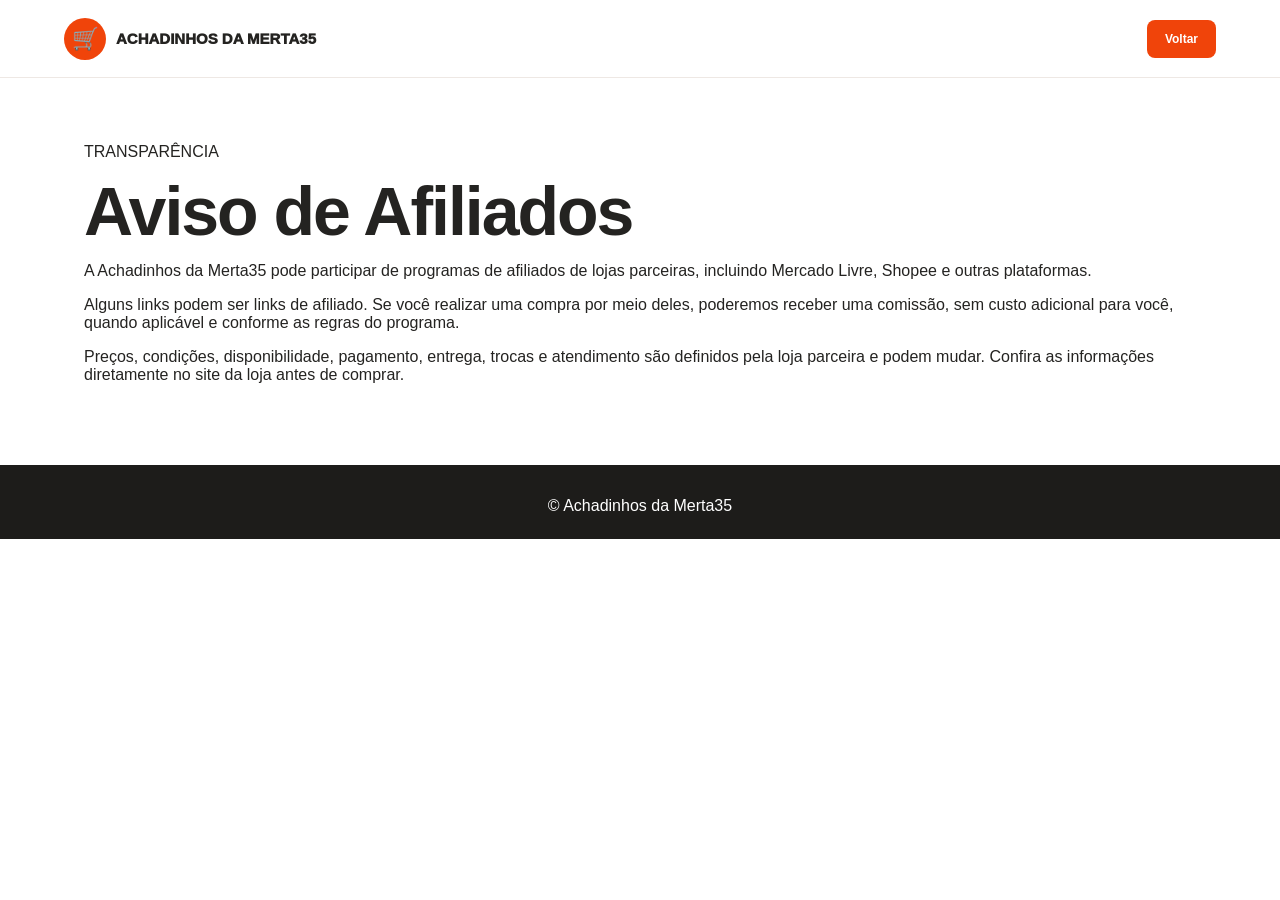
==== aviso-de-afiliados.html @ c8c14bcd "Add files via upload" ====
<!doctype html><html lang="pt-BR"><meta charset="utf-8"><meta name="viewport" content="width=device-width,initial-scale=1"><title>Aviso de Afiliados</title><link rel="stylesheet" href="style.css"><header><a class="brand" href="index.html"><span class="cart">🛒</span><b>ACHADINHOS DA MERTA35</b></a><a class="headbtn" href="index.html">Voltar</a></header><main class="catalog"><label>TRANSPARÊNCIA</label><h1>Aviso de Afiliados</h1><p>A Achadinhos da Merta35 pode participar de programas de afiliados de lojas parceiras, incluindo Mercado Livre, Shopee e outras plataformas.</p><p>Alguns links podem ser links de afiliado. Se você realizar uma compra por meio deles, poderemos receber uma comissão, sem custo adicional para você, quando aplicável e conforme as regras do programa.</p><p>Preços, condições, disponibilidade, pagamento, entrega, trocas e atendimento são definidos pela loja parceira e podem mudar. Confira as informações diretamente no site da loja antes de comprar.</p></main><footer>© Achadinhos da Merta35</footer></html>
---- style.css ----
:root{--o:#f0440a;--od:#d93405;--soft:#fff0e9;--ink:#242321;--muted:#77736f;--line:#eee8e4;--cream:#fffaf7;--yellow:#ffd54a}*{box-sizing:border-box}html{scroll-behavior:smooth}body{margin:0;font-family:"Nunito Sans",Arial,sans-serif;color:var(--ink)}a{text-decoration:none;color:inherit}.topline{background:#252321;color:white;text-align:center;padding:9px;font-size:12px;font-weight:900}header{height:78px;padding:0 5vw;display:flex;align-items:center;justify-content:space-between;border-bottom:1px solid var(--line);position:sticky;top:0;background:white;z-index:5}.brand{display:flex;align-items:center;gap:10px}.cart{background:var(--o);color:white;border-radius:50%;width:42px;height:42px;display:grid;place-items:center;font-size:22px}.brand b{font-size:15px;font-weight:1000}.brand i{font-style:normal;color:var(--o)}.brand small{display:block;color:var(--muted);font-size:10px;font-weight:700}nav{display:flex;gap:28px;font-size:13px;font-weight:800}nav a:hover{color:var(--o)}.headbtn,.btn{background:var(--o);color:white;padding:12px 18px;border-radius:8px;font-weight:900;font-size:12px}.hero{max-width:1160px;margin:auto;padding:62px 24px;display:grid;grid-template-columns:1fr 1fr;align-items:center;gap:40px}.hero label,.heading label,.about label{font-size:10px;letter-spacing:1.5px;font-weight:1000;color:var(--o)}h1{font-size:clamp(43px,5.5vw,68px);line-height:1.02;letter-spacing:-2px;margin:16px 0}h1 em{font-style:normal;color:var(--o)}.hero p{max-width:470px;color:var(--muted);font-size:14px;line-height:1.7;margin-bottom:25px}.checks{font-size:11px;font-weight:800;color:var(--muted);margin-top:20px}.heroart{height:280px;border-radius:22px;background:var(--o);background-image:radial-gradient(#ffffff30 1px,transparent 1px);background-size:18px 18px;display:grid;place-items:center;position:relative;overflow:hidden}.sun{position:absolute;width:250px;height:250px;border-radius:50%;background:#ff7a31}.bag{font-size:120px;z-index:1;filter:drop-shadow(0 12px 8px #8b260b40)}.mini{position:absolute;left:9%;top:16%;z-index:2;background:white;padding:12px 16px;border-radius:10px;display:flex;flex-direction:column;transform:rotate(-6deg);font-size:17px}.mini b{font-size:12px;color:var(--o)}.mini small{font-size:9px;color:var(--muted)}.sticker{position:absolute;right:9%;bottom:14%;width:78px;height:78px;border:3px solid white;border-radius:50%;background:var(--yellow);display:grid;place-content:center;text-align:center;font-size:12px;font-weight:1000;transform:rotate(9deg)}.spark{position:absolute;right:17%;top:12%;color:white;font-size:35px}.benefits{background:var(--cream);border-block:1px solid var(--line);display:flex;justify-content:center;gap:8vw;padding:20px}.benefits div{display:grid;grid-template-columns:28px auto;grid-template-rows:auto auto;align-items:center;font-size:20px}.benefits div:first-letter{grid-row:1/3}.benefits b{font-size:12px}.benefits small{font-size:10px;color:var(--muted)}.catalog{max-width:1160px;margin:auto;padding:65px 24px}.heading{display:flex;justify-content:space-between;align-items:end}.heading h2,.about h2{font-size:34px;letter-spacing:-1px;margin:7px 0}.heading p,.about p{font-size:13px;color:var(--muted);margin:0}.heading>span{font-size:11px;color:var(--muted)}.search{max-width:500px;margin-top:24px;border:1px solid var(--line);height:50px;border-radius:9px;display:flex;align-items:center;padding:0 14px;gap:10px}.search span{font-size:25px;color:var(--o)}.search input{border:0;outline:0;flex:1;font:inherit;font-size:13px}.filters{display:flex;flex-wrap:wrap;gap:8px;margin:20px 0 25px}.filters button{border:1px solid var(--line);border-radius:25px;background:white;padding:10px 15px;font:800 11px "Nunito Sans";cursor:pointer}.filters button.active,.filters button:hover{background:var(--o);border-color:var(--o);color:white}.grid{display:grid;grid-template-columns:repeat(4,1fr);gap:16px}.card{border:1px solid var(--line);border-radius:12px;overflow:hidden;transition:.2s}.card:hover{transform:translateY(-4px);box-shadow:0 12px 30px #00000010}.photo{height:195px;background:#f8f6f4;display:grid;place-items:center;position:relative}.photo img{width:100%;height:100%;object-fit:contain;padding:10px}.fallback{font-size:52px}.tag{position:absolute;top:10px;left:10px;background:white;color:var(--o);font-size:9px;font-weight:1000;padding:5px 7px;border-radius:5px}.info{padding:13px}.category{font-size:9px;color:var(--o);font-weight:1000;letter-spacing:1px;text-transform:uppercase}.info h3{font-size:13px;line-height:1.35;margin:6px 0;min-height:36px}.info p{font-size:10px;color:var(--muted);line-height:1.45;min-height:30px;margin:0 0 12px}.offer{display:block;text-align:center;background:var(--o);color:white;padding:10px;border-radius:7px;font-size:10px;font-weight:1000}.offer:hover{background:var(--od)}.empty{text-align:center;padding:45px;color:var(--muted)}.empty button{border:0;background:none;color:var(--o);font-weight:900}.about{max-width:1110px;margin:0 auto 60px;padding:32px 38px;background:var(--soft);border-radius:16px;display:flex;gap:22px;align-items:center}.abouticon{width:70px;height:70px;border-radius:16px;background:white;display:grid;place-items:center;font-size:35px;flex-shrink:0}.about h2{font-size:24px}.about p{line-height:1.7}.closing{background:#252321;color:white;padding:25px 6vw;display:flex;justify-content:space-between;align-items:center}.closing small{display:block;color:#c9c1bb;font-size:11px;margin-left:35px}.closing a{background:var(--yellow);color:#242321;padding:12px 16px;border-radius:8px;font-size:11px;font-weight:1000}footer{text-align:center;background:#1d1c1a;color:white;padding:32px 15px 24px}footer>b{font-size:14px}footer p{color:#c8c2bc;font-size:11px;line-height:1.7}footer div{display:flex;justify-content:center;gap:22px;flex-wrap:wrap;margin:18px}footer a{font-size:10px;color:#eee}footer small{font-size:9px;color:#999}
@media(max-width:850px){.grid{grid-template-columns:repeat(3,1fr)}nav{gap:14px}.hero{gap:20px}}@media(max-width:620px){.topline{font-size:9px}header{height:66px;padding:0 13px}.cart{width:36px;height:36px;font-size:19px}.brand b{font-size:12px}.brand small{font-size:8px}nav{display:none}.headbtn{font-size:10px;padding:10px}.hero{display:block;padding:40px 18px 28px}h1{font-size:46px}.hero p{font-size:12px}.heroart{height:195px;margin-top:28px}.bag{font-size:90px}.mini{padding:9px 12px}.sticker{width:65px;height:65px;font-size:10px}.benefits{gap:10px;padding:13px 7px;justify-content:space-around}.benefits div{grid-template-columns:22px auto;column-gap:4px}.benefits b{font-size:9px}.benefits small{font-size:8px}.benefits div{font-size:16px}.catalog{padding:45px 13px}.heading h2{font-size:25px}.heading p{font-size:10px;max-width:250px}.filters{gap:6px}.filters button{font-size:9px;padding:9px 11px}.grid{grid-template-columns:repeat(2,minmax(0,1fr));gap:9px}.photo{height:150px}.info{padding:9px}.info h3{font-size:11px;min-height:32px}.info p{font-size:9px;min-height:38px}.offer{font-size:9px;padding:9px 4px}.about{margin:0 13px 42px;padding:19px 15px;gap:12px;align-items:flex-start}.abouticon{width:46px;height:46px;font-size:24px}.about h2{font-size:18px}.about p{font-size:10px}.closing{padding:20px 14px;gap:10px}.closing b{font-size:12px}.closing small{font-size:9px;margin-left:27px;max-width:200px}.closing a{font-size:9px;padding:10px;white-space:nowrap}footer div{gap:12px}}
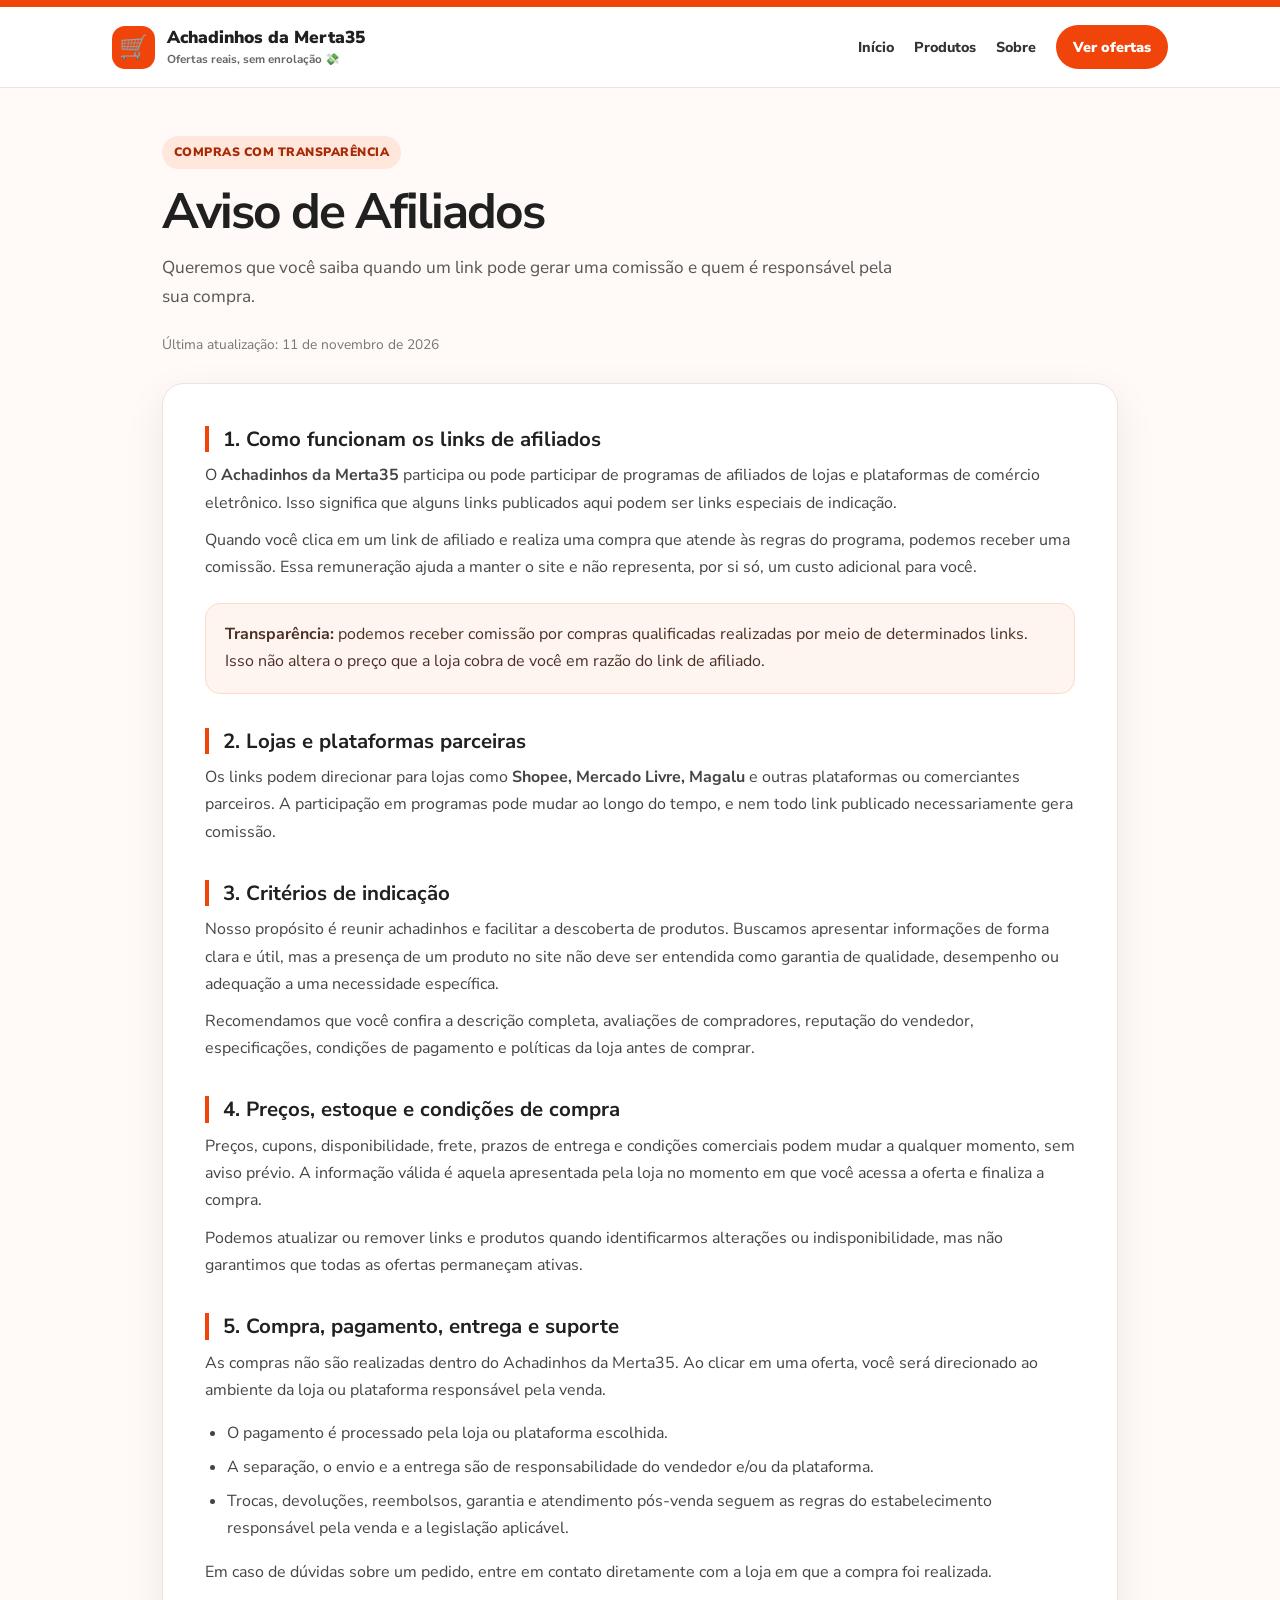
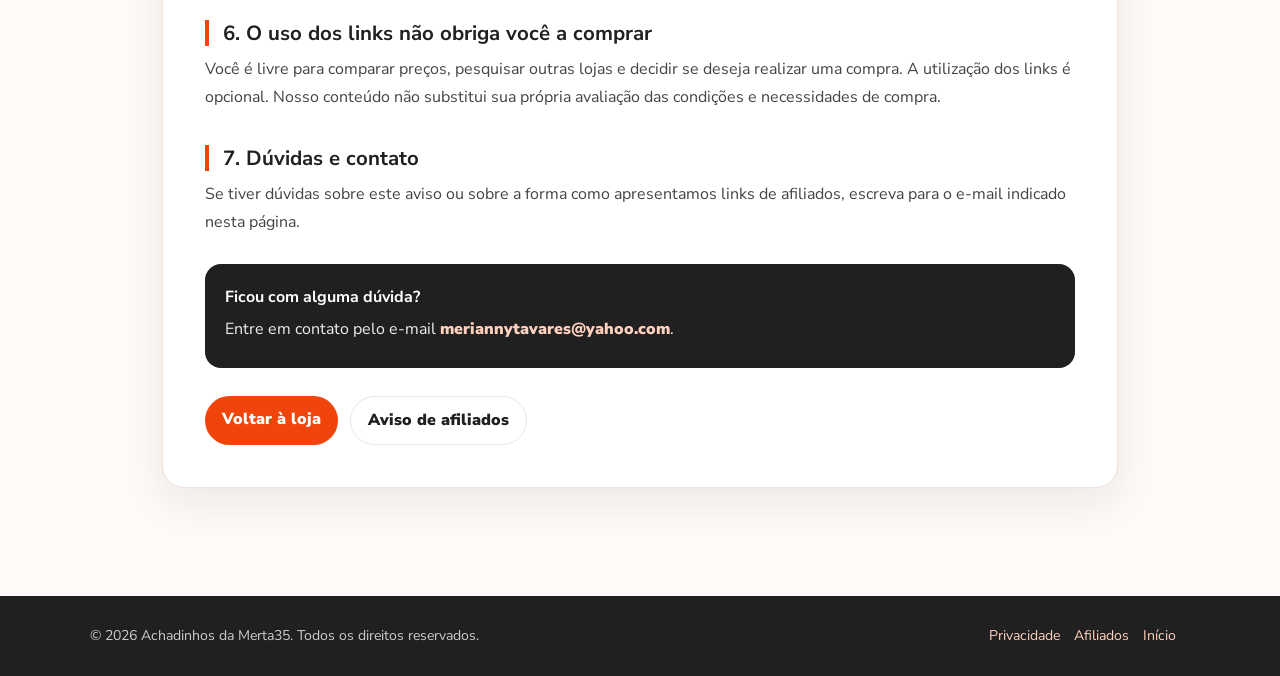
==== commit 7a4eeaa0: "Add files via upload" ====
--- a/aviso-de-afiliados.html
+++ b/aviso-de-afiliados.html
@@ -1 +1,126 @@
-<!doctype html><html lang="pt-BR"><meta charset="utf-8"><meta name="viewport" content="width=device-width,initial-scale=1"><title>Aviso de Afiliados</title><link rel="stylesheet" href="style.css"><header><a class="brand" href="index.html"><span class="cart">🛒</span><b>ACHADINHOS DA MERTA35</b></a><a class="headbtn" href="index.html">Voltar</a></header><main class="catalog"><label>TRANSPARÊNCIA</label><h1>Aviso de Afiliados</h1><p>A Achadinhos da Merta35 pode participar de programas de afiliados de lojas parceiras, incluindo Mercado Livre, Shopee e outras plataformas.</p><p>Alguns links podem ser links de afiliado. Se você realizar uma compra por meio deles, poderemos receber uma comissão, sem custo adicional para você, quando aplicável e conforme as regras do programa.</p><p>Preços, condições, disponibilidade, pagamento, entrega, trocas e atendimento são definidos pela loja parceira e podem mudar. Confira as informações diretamente no site da loja antes de comprar.</p></main><footer>© Achadinhos da Merta35</footer></html>
+<!doctype html>
+<html lang="pt-BR">
+<head>
+<meta charset="utf-8">
+<meta name="viewport" content="width=device-width, initial-scale=1">
+<meta name="description" content="Entenda como funcionam os links de afiliados e como o Achadinhos da Merta35 pode receber comissões.">
+<meta name="theme-color" content="#f0440a">
+<title>Aviso de Afiliados | Achadinhos da Merta35</title>
+<link rel="preconnect" href="https://fonts.googleapis.com">
+<link rel="preconnect" href="https://fonts.gstatic.com" crossorigin>
+<link href="https://fonts.googleapis.com/css2?family=Nunito+Sans:wght@400;600;700;800;900&display=swap" rel="stylesheet">
+<style>
+:root{--orange:#f0440a;--orange-dark:#cf3504;--ink:#202020;--muted:#666;--paper:#fff;--soft:#fff5f0;--line:#eee3dd;--shadow:0 14px 40px rgba(40,20,10,.08)}
+*{box-sizing:border-box}
+html{scroll-behavior:smooth}
+body{margin:0;background:#fffaf7;color:var(--ink);font-family:"Nunito Sans",Arial,sans-serif;line-height:1.7}
+a{color:var(--orange-dark);text-decoration:none}
+a:hover{text-decoration:underline}
+.topline{height:7px;background:var(--orange)}
+header{background:#fff;border-bottom:1px solid var(--line)}
+.header-inner{max-width:1100px;margin:auto;padding:18px 22px;display:flex;align-items:center;justify-content:space-between;gap:20px}
+.brand{display:flex;align-items:center;gap:12px;color:var(--ink);font-weight:900;font-size:1.08rem;line-height:1.2}
+.brand:hover{text-decoration:none}
+.brand-mark{width:43px;height:43px;border-radius:13px;background:var(--orange);color:white;display:grid;place-items:center;font-size:24px}
+.brand small{display:block;color:var(--muted);font-size:.72rem;font-weight:700;margin-top:4px}
+nav{display:flex;align-items:center;gap:20px;flex-wrap:wrap;font-size:.9rem;font-weight:800}
+nav a{color:#333}
+nav .cta,.button{display:inline-block;background:var(--orange);color:white;padding:10px 17px;border-radius:999px;font-weight:900}
+nav .cta:hover,.button:hover{background:var(--orange-dark);text-decoration:none}
+main{max-width:1000px;margin:48px auto;padding:0 22px 60px}
+.eyebrow{display:inline-block;background:#ffe7dc;color:#a92b06;border-radius:999px;padding:6px 12px;font-size:.76rem;font-weight:900;letter-spacing:.04em;text-transform:uppercase}
+h1{font-size:clamp(2rem,5vw,3.1rem);line-height:1.12;letter-spacing:-.04em;margin:16px 0 12px}
+.intro{font-size:1.08rem;color:#555;max-width:760px;margin:0 0 22px}
+.updated{font-size:.86rem;color:#777;margin-bottom:26px}
+.content-card{background:#fff;border:1px solid var(--line);border-radius:22px;padding:clamp(22px,4vw,42px);box-shadow:var(--shadow)}
+.content-card h2{font-size:1.28rem;line-height:1.3;margin:34px 0 10px;padding-left:14px;border-left:4px solid var(--orange)}
+.content-card h2:first-child{margin-top:0}
+.content-card p{margin:10px 0;color:#444}
+.content-card ul{padding-left:22px;color:#444}
+.content-card li{margin:7px 0}
+.highlight{background:var(--soft);border:1px solid #ffd8c8;border-radius:15px;padding:17px 19px;margin:22px 0;color:#4b3027}
+.contact{margin-top:28px;padding:20px;border-radius:16px;background:#202020;color:#fff}
+.contact p{color:#eee;margin:5px 0}
+.contact a{color:#ffd0bd;font-weight:900}
+.actions{display:flex;gap:12px;flex-wrap:wrap;margin-top:28px}
+.button.secondary{background:#fff;color:var(--ink);border:1px solid var(--line)}
+footer{background:#202020;color:#eee;padding:28px 22px}
+.footer-inner{max-width:1100px;margin:auto;display:flex;justify-content:space-between;gap:20px;flex-wrap:wrap;font-size:.88rem}
+footer a{color:#ffd0bd;margin-right:14px}
+footer p{margin:0;color:#ccc}
+@media(max-width:650px){.header-inner{align-items:flex-start;flex-direction:column}nav{gap:12px}.content-card{border-radius:16px}main{margin:30px auto;padding-left:15px;padding-right:15px}.intro{font-size:1rem}}
+</style>
+</head>
+<body>
+<div class="topline"></div>
+<header>
+  <div class="header-inner">
+    <a class="brand" href="index.html">
+      <span class="brand-mark" aria-hidden="true">🛒</span>
+      <span>Achadinhos da Merta35<small>Ofertas reais, sem enrolação 💸</small></span>
+    </a>
+    <nav aria-label="Navegação principal">
+      <a href="index.html#inicio">Início</a>
+      <a href="index.html#produtos">Produtos</a>
+      <a href="index.html#sobre">Sobre</a>
+      <a class="cta" href="index.html#produtos">Ver ofertas</a>
+    </nav>
+  </div>
+</header>
+<main>
+  <span class="eyebrow">Compras com transparência</span>
+  <h1>Aviso de Afiliados</h1>
+  <p class="intro">Queremos que você saiba quando um link pode gerar uma comissão e quem é responsável pela sua compra.</p>
+  <p class="updated">Última atualização: 11 de novembro de 2026</p>
+  <article class="content-card">
+  
+<h2>1. Como funcionam os links de afiliados</h2>
+<p>O <strong>Achadinhos da Merta35</strong> participa ou pode participar de programas de afiliados de lojas e plataformas de comércio eletrônico. Isso significa que alguns links publicados aqui podem ser links especiais de indicação.</p>
+<p>Quando você clica em um link de afiliado e realiza uma compra que atende às regras do programa, podemos receber uma comissão. Essa remuneração ajuda a manter o site e não representa, por si só, um custo adicional para você.</p>
+
+<div class="highlight"><strong>Transparência:</strong> podemos receber comissão por compras qualificadas realizadas por meio de determinados links. Isso não altera o preço que a loja cobra de você em razão do link de afiliado.</div>
+
+<h2>2. Lojas e plataformas parceiras</h2>
+<p>Os links podem direcionar para lojas como <strong>Shopee, Mercado Livre, Magalu</strong> e outras plataformas ou comerciantes parceiros. A participação em programas pode mudar ao longo do tempo, e nem todo link publicado necessariamente gera comissão.</p>
+
+<h2>3. Critérios de indicação</h2>
+<p>Nosso propósito é reunir achadinhos e facilitar a descoberta de produtos. Buscamos apresentar informações de forma clara e útil, mas a presença de um produto no site não deve ser entendida como garantia de qualidade, desempenho ou adequação a uma necessidade específica.</p>
+<p>Recomendamos que você confira a descrição completa, avaliações de compradores, reputação do vendedor, especificações, condições de pagamento e políticas da loja antes de comprar.</p>
+
+<h2>4. Preços, estoque e condições de compra</h2>
+<p>Preços, cupons, disponibilidade, frete, prazos de entrega e condições comerciais podem mudar a qualquer momento, sem aviso prévio. A informação válida é aquela apresentada pela loja no momento em que você acessa a oferta e finaliza a compra.</p>
+<p>Podemos atualizar ou remover links e produtos quando identificarmos alterações ou indisponibilidade, mas não garantimos que todas as ofertas permaneçam ativas.</p>
+
+<h2>5. Compra, pagamento, entrega e suporte</h2>
+<p>As compras não são realizadas dentro do Achadinhos da Merta35. Ao clicar em uma oferta, você será direcionado ao ambiente da loja ou plataforma responsável pela venda.</p>
+<ul>
+<li>O pagamento é processado pela loja ou plataforma escolhida.</li>
+<li>A separação, o envio e a entrega são de responsabilidade do vendedor e/ou da plataforma.</li>
+<li>Trocas, devoluções, reembolsos, garantia e atendimento pós-venda seguem as regras do estabelecimento responsável pela venda e a legislação aplicável.</li>
+</ul>
+<p>Em caso de dúvidas sobre um pedido, entre em contato diretamente com a loja em que a compra foi realizada.</p>
+
+<h2>6. O uso dos links não obriga você a comprar</h2>
+<p>Você é livre para comparar preços, pesquisar outras lojas e decidir se deseja realizar uma compra. A utilização dos links é opcional. Nosso conteúdo não substitui sua própria avaliação das condições e necessidades de compra.</p>
+
+<h2>7. Dúvidas e contato</h2>
+<p>Se tiver dúvidas sobre este aviso ou sobre a forma como apresentamos links de afiliados, escreva para o e-mail indicado nesta página.</p>
+
+  <div class="contact">
+    <strong>Ficou com alguma dúvida?</strong>
+    <p>Entre em contato pelo e-mail <a href="mailto:meriannytavares@yahoo.com">meriannytavares@yahoo.com</a>.</p>
+  </div>
+  <div class="actions">
+    <a class="button" href="index.html">Voltar à loja</a>
+    <a class="button secondary" href="aviso-de-afiliados.html">Aviso de afiliados</a>
+  </div>
+  </article>
+</main>
+<footer>
+  <div class="footer-inner">
+    <p>© 2026 Achadinhos da Merta35. Todos os direitos reservados.</p>
+    <div><a href="politica-de-privacidade.html">Privacidade</a><a href="aviso-de-afiliados.html">Afiliados</a><a href="index.html">Início</a></div>
+  </div>
+</footer>
+</body>
+</html>
